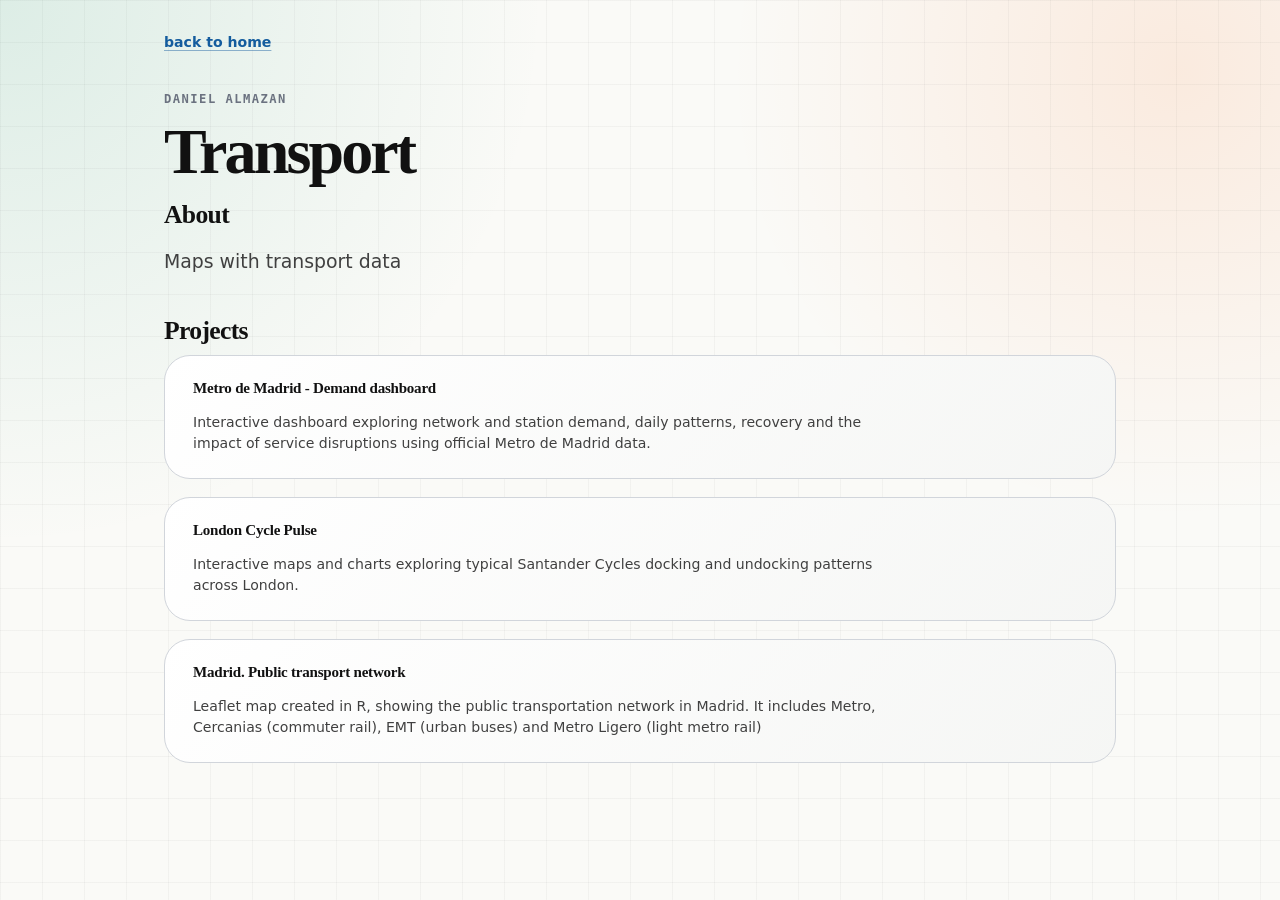
==== index.html @ 5582407a "Publish London Cycle Pulse" ====
<!DOCTYPE html>

<html>

<head>

<meta charset="utf-8" />
<meta name="generator" content="pandoc" />
<meta http-equiv="X-UA-Compatible" content="IE=EDGE" />

<meta name="viewport" content="width=device-width, initial-scale=1" />

<meta name="author" content="Daniel Almazan" />


<title>Transport</title>

<script>// Pandoc 2.9 adds attributes on both header and div. We remove the former (to
// be compatible with the behavior of Pandoc < 2.8).
document.addEventListener('DOMContentLoaded', function(e) {
  var hs = document.querySelectorAll("div.section[class*='level'] > :first-child");
  var i, h, a;
  for (i = 0; i < hs.length; i++) {
    h = hs[i];
    if (!/^h[1-6]$/i.test(h.tagName)) continue;  // it should be a header h1-h6
    a = h.attributes;
    while (a.length > 0) h.removeAttribute(a[0].name);
  }
});
</script>

<style type="text/css">
code{white-space: pre-wrap;}
span.smallcaps{font-variant: small-caps;}
span.underline{text-decoration: underline;}
div.column{display: inline-block; vertical-align: top; width: 50%;}
div.hanging-indent{margin-left: 1.5em; text-indent: -1.5em;}
ul.task-list{list-style: none;}
.display.math{display: block; text-align: center; margin: 0.5rem auto;}
</style>











</head>

<body>




<h1 class="title toc-ignore">Transport</h1>
<h4 class="author">Daniel Almazan</h4>



<style>
@font-face {
font-family: "Frances";
src: local("Frances");
font-display: swap;
}
:root {
--dani-bg: #FAFAF7;
--dani-panel: #FFFFFF;
--dani-panel-alt: #F3F4F2;
--dani-text: #111111;
--dani-text-soft: #404040;
--dani-muted: #6B7280;
--dani-border: #D1D5DB;
--dani-primary: #145C9E;
--dani-highlight: #FB6107;
--dani-heading-font-serif: "Frances", Georgia, serif;
--dani-body-font: "Geist", system-ui, sans-serif;
--dani-mono-font: "Roboto Mono", ui-monospace, monospace;
--dani-radius: 18px;
}
* {
box-sizing: border-box;
}
html {
background:
radial-gradient(circle at top left, rgba(67, 170, 139, 0.16), transparent 34rem),
radial-gradient(circle at 92% 8%, rgba(251, 97, 7, 0.10), transparent 28rem),
var(--dani-bg);
color: var(--dani-text);
font-family: var(--dani-body-font);
font-size: 16px;
line-height: 1.55;
min-height: 100%;
overflow-x: hidden;
text-rendering: optimizeLegibility;
}
body {
background:
linear-gradient(rgba(17, 17, 17, 0.035) 1px, transparent 1px),
linear-gradient(90deg, rgba(17, 17, 17, 0.035) 1px, transparent 1px);
background-size: 42px 42px;
color: var(--dani-text);
margin: 0;
min-height: 100vh;
overflow-x: hidden;
}
#header,
body > h1.title,
body > h4.author {
display: none;
}
.dani-page {
margin: 0 auto;
max-width: 1040px;
padding: clamp(14px, 2.5vw, 30px) clamp(18px, 4vw, 44px) 64px;
width: 100%;
}
.back-link {
color: var(--dani-primary);
display: inline-block;
font-family: var(--dani-body-font);
font-size: 0.88rem;
font-weight: 600;
margin-bottom: 12px;
text-decoration-color: color-mix(in srgb, var(--dani-primary), transparent 55%);
text-underline-offset: 0.18em;
}
.back-link:hover {
color: var(--dani-highlight);
text-decoration-color: currentColor;
}
.hero {
animation: rise-in 680ms ease both;
max-width: 760px;
padding: clamp(10px, 2vw, 24px) 0 18px;
}
.eyebrow {
color: var(--dani-muted);
font-family: var(--dani-mono-font);
font-size: 0.76rem;
font-weight: 600;
letter-spacing: 0.12em;
text-transform: uppercase;
}
.hero h1 {
color: var(--dani-text);
font-family: var(--dani-heading-font-serif);
font-size: clamp(2.2rem, 5.2vw, 4rem);
font-weight: 700;
letter-spacing: -0.045em;
line-height: 0.96;
margin: 12px 0 20px;
max-width: 640px;
}
.page-subtitle,
.projects-title {
color: var(--dani-text);
font-family: var(--dani-heading-font-serif);
font-size: clamp(1.12rem, 2vw, 1.6rem);
letter-spacing: -0.025em;
line-height: 1;
margin: 0 0 12px;
}
.lead {
color: var(--dani-text-soft);
font-size: clamp(1rem, 1.5vw, 1.18rem);
line-height: 1.5;
max-width: 680px;
}
.projects-title {
animation: rise-in 680ms ease both;
animation-delay: 80ms;
margin-top: 6px;
}
.project-list {
animation: rise-in 680ms ease both;
animation-delay: 120ms;
display: grid;
gap: 18px;
}
.project-card {
background:
linear-gradient(135deg, rgba(255, 255, 255, 0.72), rgba(243, 244, 242, 0.82)),
var(--dani-panel);
border: 1px solid var(--dani-border);
border-radius: calc(var(--dani-radius) + 8px);
color: inherit;
min-width: 0;
padding: clamp(16px, 2.5vw, 24px) clamp(16px, 3vw, 28px);
position: relative;
text-decoration: none;
transition: background 180ms ease, box-shadow 180ms ease, transform 180ms ease;
}
.project-card::after {
background: var(--dani-highlight);
border-radius: 999px;
content: "";
height: 9px;
opacity: 0;
position: absolute;
right: 24px;
top: 24px;
transform: scale(0.35);
transition: opacity 180ms ease, transform 180ms ease;
width: 9px;
}
.project-card:hover {
background: var(--dani-panel);
box-shadow: inset 0 0 0 1px rgba(20, 92, 158, 0.18);
transform: translateY(-3px);
}
.project-card:hover::after {
opacity: 1;
transform: scale(1);
}
.project-card h3 {
color: var(--dani-text);
font-family: var(--dani-heading-font-serif);
font-size: clamp(0.94rem, 1.15vw, 1.12rem);
letter-spacing: -0.015em;
line-height: 1.18;
margin: 0 0 14px;
max-width: 34ch;
overflow-wrap: break-word;
}
.project-card p {
color: var(--dani-text-soft);
font-size: 0.88rem;
line-height: 1.5;
margin: 0;
max-width: 44rem;
overflow-wrap: break-word;
}
@keyframes rise-in {
from {
opacity: 0;
transform: translateY(18px);
}
to {
opacity: 1;
transform: translateY(0);
}
}
@media (max-width: 560px) {
.dani-page {
padding-left: 14px;
padding-right: 14px;
}
.hero h1 {
font-size: clamp(1.85rem, 8.5vw, 2.25rem);
letter-spacing: -0.025em;
}
.project-card {
padding: 16px;
}
.project-card h3 {
font-size: 0.9rem;
letter-spacing: 0;
line-height: 1.24;
max-width: 100%;
}
.project-card p {
font-size: 0.84rem;
}
}
</style>
<main class="dani-page">
  <a class="back-link" href="https://danielalmazan.com/">back to home</a>

  <section class="hero" aria-labelledby="page-title">
    <div class="eyebrow">Daniel Almazan</div>
    <h1 id="page-title">Transport</h1>
    <h2 class="page-subtitle">About</h2>
    <p class="lead">Maps with transport data</p>
  </section>

  <h2 class="projects-title">Projects</h2>

  <section class="project-list" aria-label="Projects">
<a class="project-card" href="https://danielalmazan.com/metromadrid/dashboard.html">
  <h3>Metro de Madrid - Demand dashboard</h3>
  <p>Interactive dashboard exploring network and station demand, daily patterns, recovery and the impact of service disruptions using official Metro de Madrid data.</p>
</a>
<a class="project-card" href="https://danielalmazan.com/transport/londoncyclepulse">
  <h3>London Cycle Pulse</h3>
  <p>Interactive maps and charts exploring typical Santander Cycles docking and undocking patterns across London.</p>
</a>
<a class="project-card" href="https://danielalmazan.com/transport/madrid_public_transport.html">
  <h3>Madrid. Public transport network</h3>
  <p>Leaflet map created in R, showing the public transportation network in Madrid. It includes Metro, Cercanias (commuter rail), EMT (urban buses) and Metro Ligero (light metro rail)</p>
</a>
  </section>
</main>



<!-- code folding -->



</body>
</html>
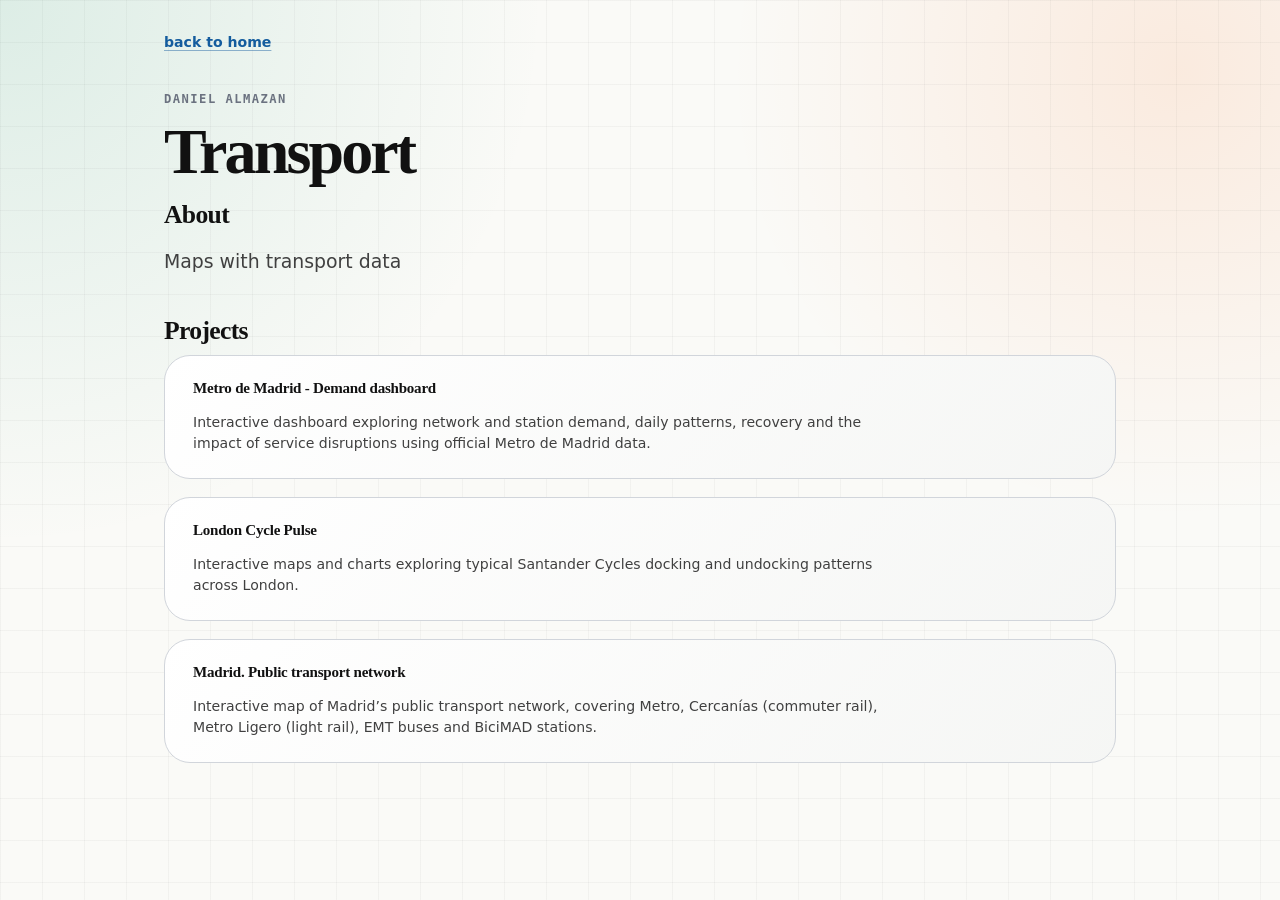
==== commit 14846cf6: "Update Madrid transport map description" ====
--- a/index.html
+++ b/index.html
@@ -291,7 +291,7 @@
 </a>
 <a class="project-card" href="https://danielalmazan.com/transport/madrid_public_transport.html">
   <h3>Madrid. Public transport network</h3>
-  <p>Leaflet map created in R, showing the public transportation network in Madrid. It includes Metro, Cercanias (commuter rail), EMT (urban buses) and Metro Ligero (light metro rail)</p>
+  <p>Interactive map of Madrid’s public transport network, covering Metro, Cercanías (commuter rail), Metro Ligero (light rail), EMT buses and BiciMAD stations.</p>
 </a>
   </section>
 </main>
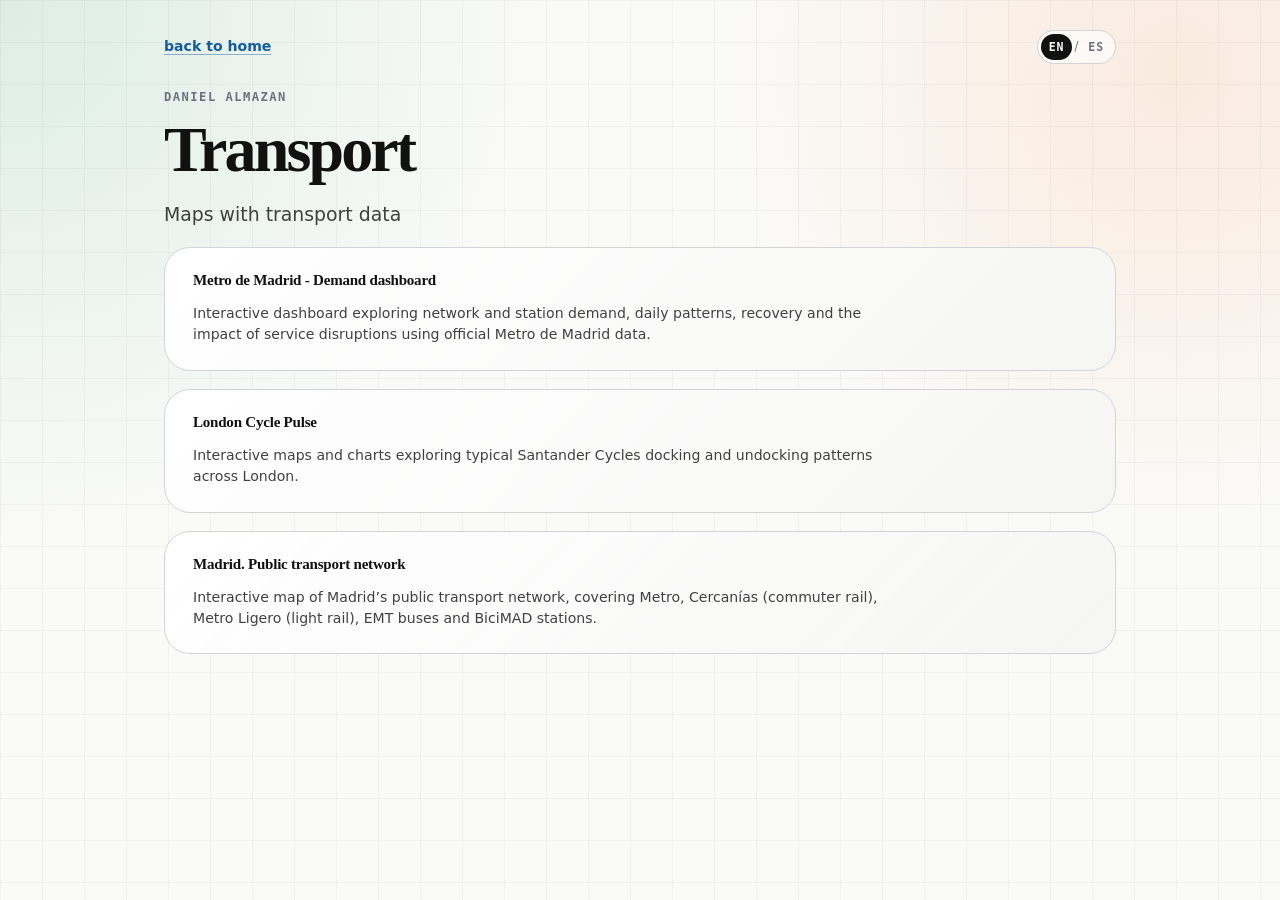
==== commit 4340dc74: "Add English-Spanish page toggle" ====
--- a/index.html
+++ b/index.html
@@ -10,7 +10,6 @@
 
 <meta name="viewport" content="width=device-width, initial-scale=1" />
 
-<meta name="author" content="Daniel Almazan" />
 
 
 <title>Transport</title>
@@ -56,8 +55,6 @@
 
 
 
-<h1 class="title toc-ignore">Transport</h1>
-<h4 class="author">Daniel Almazan</h4>
 
 
 
@@ -133,6 +130,19 @@
 color: var(--dani-highlight);
 text-decoration-color: currentColor;
 }
+.page-topbar { align-items: center; display: flex; gap: 18px; justify-content: space-between; }
+.page-topbar .back-link { margin-bottom: 0; }
+.language-switch {
+align-items: center; background: rgba(255, 255, 255, 0.64); border: 1px solid var(--dani-border);
+border-radius: 999px; display: inline-flex; flex: 0 0 auto; gap: 2px; padding: 3px;
+}
+.language-switch span { color: var(--dani-muted); font-size: 0.72rem; }
+.language-switch button {
+background: transparent; border: 0; border-radius: 999px; color: var(--dani-muted); cursor: pointer;
+font-family: var(--dani-mono-font); font-size: 0.72rem; font-weight: 700; letter-spacing: 0.08em; padding: 6px 8px;
+}
+.language-switch button[aria-pressed="true"] { background: var(--dani-text); color: var(--dani-bg); }
+.language-switch button:focus-visible { outline: 3px solid color-mix(in srgb, var(--dani-highlight), transparent 35%); outline-offset: 2px; }
 .hero {
 animation: rise-in 680ms ease both;
 max-width: 760px;
@@ -156,25 +166,12 @@
 margin: 12px 0 20px;
 max-width: 640px;
 }
-.page-subtitle,
-.projects-title {
-color: var(--dani-text);
-font-family: var(--dani-heading-font-serif);
-font-size: clamp(1.12rem, 2vw, 1.6rem);
-letter-spacing: -0.025em;
-line-height: 1;
-margin: 0 0 12px;
-}
 .lead {
 color: var(--dani-text-soft);
 font-size: clamp(1rem, 1.5vw, 1.18rem);
 line-height: 1.5;
+margin: 0;
 max-width: 680px;
-}
-.projects-title {
-animation: rise-in 680ms ease both;
-animation-delay: 80ms;
-margin-top: 6px;
 }
 .project-list {
 animation: rise-in 680ms ease both;
@@ -268,33 +265,78 @@
 }
 }
 </style>
-<main class="dani-page">
-  <a class="back-link" href="https://danielalmazan.com/">back to home</a>
+<main class="dani-page" data-page-title-en="Transport — Daniel Almazan" data-page-title-es="Transporte — Daniel Almazan" data-page-description-en="Maps with transport data" data-page-description-es="Mapas con datos de transporte">
+  <div class="page-topbar">
+    <a class="back-link" href="https://danielalmazan.com/" data-i18n-href-en="https://danielalmazan.com/" data-i18n-href-es="https://danielalmazan.com/?lang=es" data-i18n-en="back to home" data-i18n-es="volver al inicio">back to home</a>
+    <div class="language-switch" role="group" aria-label="Language" data-i18n-aria-label-en="Language" data-i18n-aria-label-es="Idioma">
+  <button type="button" data-lang="en" aria-pressed="true">EN</button>
+  <span aria-hidden="true">/</span>
+  <button type="button" data-lang="es" aria-pressed="false">ES</button>
+</div>
+  </div>
 
   <section class="hero" aria-labelledby="page-title">
     <div class="eyebrow">Daniel Almazan</div>
-    <h1 id="page-title">Transport</h1>
-    <h2 class="page-subtitle">About</h2>
-    <p class="lead">Maps with transport data</p>
+    <h1 id="page-title" data-i18n-en="Transport" data-i18n-es="Transporte">Transport</h1>
+    <p class="lead" data-i18n-en="Maps with transport data" data-i18n-es="Mapas con datos de transporte">Maps with transport data</p>
   </section>
 
-  <h2 class="projects-title">Projects</h2>
-
-  <section class="project-list" aria-label="Projects">
-<a class="project-card" href="https://danielalmazan.com/metromadrid/dashboard.html">
-  <h3>Metro de Madrid - Demand dashboard</h3>
-  <p>Interactive dashboard exploring network and station demand, daily patterns, recovery and the impact of service disruptions using official Metro de Madrid data.</p>
+  <section class="project-list" aria-label="Projects" data-i18n-aria-label-en="Projects" data-i18n-aria-label-es="Proyectos">
+<a class="project-card" href="https://danielalmazan.com/metromadrid/dashboard.html" data-i18n-href-en="https://danielalmazan.com/metromadrid/dashboard.html" data-i18n-href-es="https://danielalmazan.com/metromadrid/dashboard.html">
+  <h3 data-i18n-en="Metro de Madrid - Demand dashboard" data-i18n-es="Metro de Madrid — Panel de demanda">Metro de Madrid - Demand dashboard</h3>
+  <p data-i18n-en="Interactive dashboard exploring network and station demand, daily patterns, recovery and the impact of service disruptions using official Metro de Madrid data." data-i18n-es="Panel interactivo para explorar la demanda de la red y las estaciones, los patrones diarios, la recuperación y el impacto de las interrupciones del servicio con datos oficiales de Metro de Madrid.">Interactive dashboard exploring network and station demand, daily patterns, recovery and the impact of service disruptions using official Metro de Madrid data.</p>
 </a>
-<a class="project-card" href="https://danielalmazan.com/transport/londoncyclepulse">
-  <h3>London Cycle Pulse</h3>
-  <p>Interactive maps and charts exploring typical Santander Cycles docking and undocking patterns across London.</p>
+<a class="project-card" href="https://danielalmazan.com/transport/londoncyclepulse" data-i18n-href-en="https://danielalmazan.com/transport/londoncyclepulse" data-i18n-href-es="https://danielalmazan.com/transport/londoncyclepulse">
+  <h3 data-i18n-en="London Cycle Pulse" data-i18n-es="London Cycle Pulse">London Cycle Pulse</h3>
+  <p data-i18n-en="Interactive maps and charts exploring typical Santander Cycles docking and undocking patterns across London." data-i18n-es="Mapas y gráficos interactivos sobre los patrones habituales de anclaje y retirada de Santander Cycles en Londres.">Interactive maps and charts exploring typical Santander Cycles docking and undocking patterns across London.</p>
 </a>
-<a class="project-card" href="https://danielalmazan.com/transport/madrid_public_transport.html">
-  <h3>Madrid. Public transport network</h3>
-  <p>Interactive map of Madrid’s public transport network, covering Metro, Cercanías (commuter rail), Metro Ligero (light rail), EMT buses and BiciMAD stations.</p>
+<a class="project-card" href="https://danielalmazan.com/transport/madrid_public_transport.html" data-i18n-href-en="https://danielalmazan.com/transport/madrid_public_transport.html" data-i18n-href-es="https://danielalmazan.com/transport/madrid_public_transport.html">
+  <h3 data-i18n-en="Madrid. Public transport network" data-i18n-es="Red de transporte público de Madrid">Madrid. Public transport network</h3>
+  <p data-i18n-en="Interactive map of Madrid’s public transport network, covering Metro, Cercanías (commuter rail), Metro Ligero (light rail), EMT buses and BiciMAD stations." data-i18n-es="Mapa interactivo de la red de transporte público de Madrid, que incluye Metro, Cercanías, Metro Ligero, autobuses de la EMT y estaciones de BiciMAD.">Interactive map of Madrid’s public transport network, covering Metro, Cercanías (commuter rail), Metro Ligero (light rail), EMT buses and BiciMAD stations.</p>
 </a>
   </section>
 </main>
+<script>
+(function () {
+  "use strict";
+  function languageFromUrl() {
+    return new URLSearchParams(window.location.search).get("lang") === "es" ? "es" : "en";
+  }
+  function setLanguage(language, updateUrl) {
+    document.documentElement.lang = language;
+    document.querySelectorAll("[data-i18n-en][data-i18n-es]").forEach(function (element) {
+      element.textContent = element.getAttribute("data-i18n-" + language);
+    });
+    document.querySelectorAll("[data-i18n-href-en][data-i18n-href-es]").forEach(function (element) {
+      element.setAttribute("href", element.getAttribute("data-i18n-href-" + language));
+    });
+    document.querySelectorAll("[data-i18n-aria-label-en][data-i18n-aria-label-es]").forEach(function (element) {
+      element.setAttribute("aria-label", element.getAttribute("data-i18n-aria-label-" + language));
+    });
+    document.querySelectorAll("[data-lang]").forEach(function (button) {
+      button.setAttribute("aria-pressed", String(button.getAttribute("data-lang") === language));
+    });
+    var page = document.querySelector("[data-page-title-en][data-page-title-es]");
+    if (page) {
+      document.title = page.getAttribute("data-page-title-" + language);
+      var meta = document.querySelector("meta[name=description]");
+      var description = page.getAttribute("data-page-description-" + language);
+      if (meta && description) meta.setAttribute("content", description);
+    }
+    if (updateUrl) {
+      var url = new URL(window.location.href);
+      if (language === "es") url.searchParams.set("lang", "es");
+      else url.searchParams.delete("lang");
+      history.replaceState({}, "", url);
+    }
+  }
+  document.querySelectorAll("[data-lang]").forEach(function (button) {
+    button.addEventListener("click", function () { setLanguage(button.getAttribute("data-lang"), true); });
+  });
+  window.addEventListener("popstate", function () { setLanguage(languageFromUrl(), false); });
+  setLanguage(languageFromUrl(), false);
+}());
+</script>
 
 
 
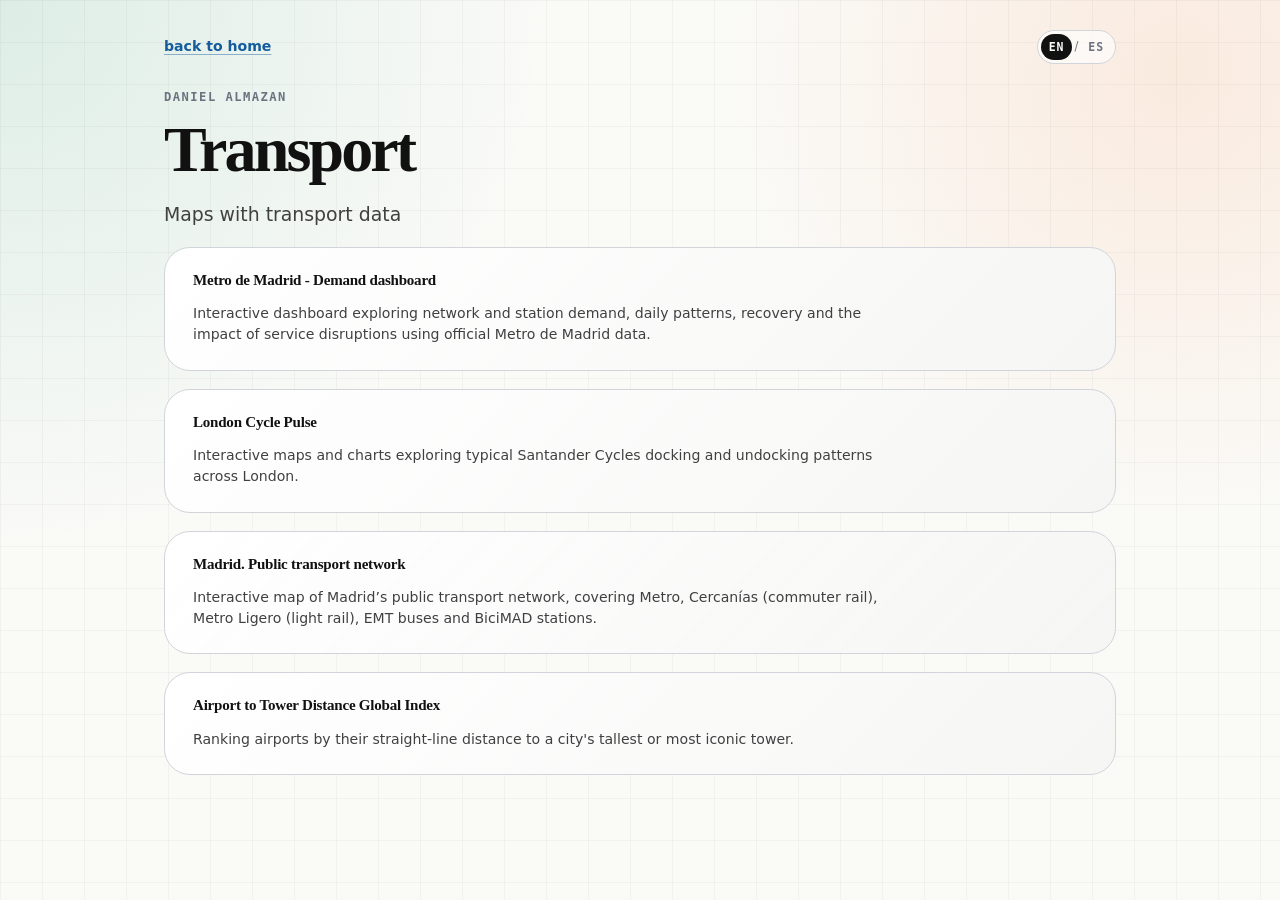
==== commit 12a58a25: "Add airport to tower index" ====
--- a/index.html
+++ b/index.html
@@ -293,6 +293,10 @@
 <a class="project-card" href="https://danielalmazan.com/transport/madrid_public_transport.html" data-i18n-href-en="https://danielalmazan.com/transport/madrid_public_transport.html" data-i18n-href-es="https://danielalmazan.com/transport/madrid_public_transport.html">
   <h3 data-i18n-en="Madrid. Public transport network" data-i18n-es="Red de transporte público de Madrid">Madrid. Public transport network</h3>
   <p data-i18n-en="Interactive map of Madrid’s public transport network, covering Metro, Cercanías (commuter rail), Metro Ligero (light rail), EMT buses and BiciMAD stations." data-i18n-es="Mapa interactivo de la red de transporte público de Madrid, que incluye Metro, Cercanías, Metro Ligero, autobuses de la EMT y estaciones de BiciMAD.">Interactive map of Madrid’s public transport network, covering Metro, Cercanías (commuter rail), Metro Ligero (light rail), EMT buses and BiciMAD stations.</p>
+</a>
+<a class="project-card" href="https://danielalmazan.com/airport-to-tower/" data-i18n-href-en="https://danielalmazan.com/airport-to-tower/" data-i18n-href-es="https://danielalmazan.com/airport-to-tower/">
+  <h3 data-i18n-en="Airport to Tower Distance Global Index" data-i18n-es="Distancia de Aeropuerto a Torre - Índice Global">Airport to Tower Distance Global Index</h3>
+  <p data-i18n-en="Ranking airports by their straight-line distance to a city&#39;s tallest or most iconic tower." data-i18n-es="Clasificación de aeropuertos según su distancia en línea recta a la torre más alta o más icónica de una ciudad.">Ranking airports by their straight-line distance to a city&#39;s tallest or most iconic tower.</p>
 </a>
   </section>
 </main>
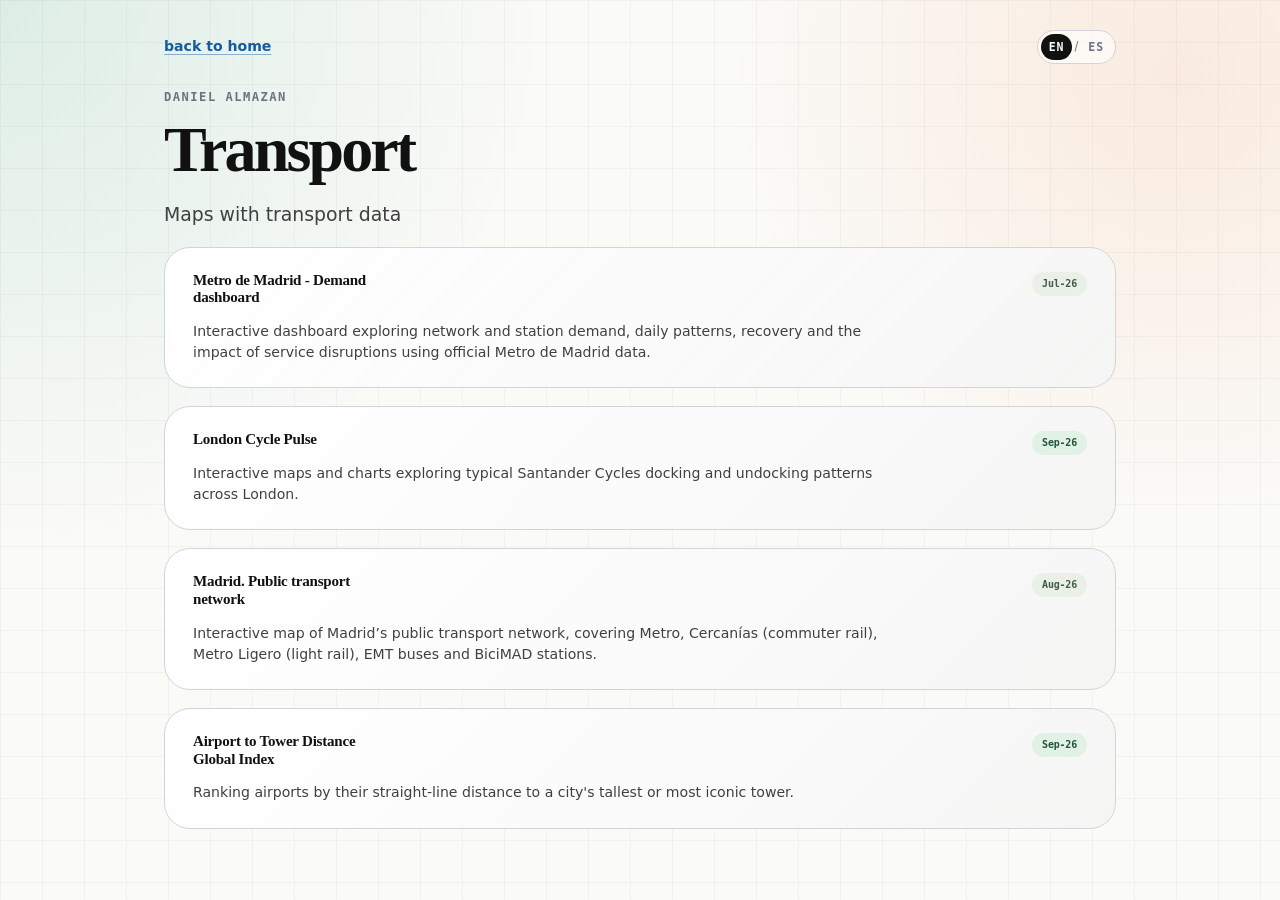
==== commit 072830db: "Add localized page upload/update badges to catalogue cards" ====
--- a/index.html
+++ b/index.html
@@ -285,21 +285,105 @@
 <a class="project-card" href="https://danielalmazan.com/metromadrid/dashboard.html" data-i18n-href-en="https://danielalmazan.com/metromadrid/dashboard.html" data-i18n-href-es="https://danielalmazan.com/metromadrid/dashboard.html">
   <h3 data-i18n-en="Metro de Madrid - Demand dashboard" data-i18n-es="Metro de Madrid — Panel de demanda">Metro de Madrid - Demand dashboard</h3>
   <p data-i18n-en="Interactive dashboard exploring network and station demand, daily patterns, recovery and the impact of service disruptions using official Metro de Madrid data." data-i18n-es="Panel interactivo para explorar la demanda de la red y las estaciones, los patrones diarios, la recuperación y el impacto de las interrupciones del servicio con datos oficiales de Metro de Madrid.">Interactive dashboard exploring network and station demand, daily patterns, recovery and the impact of service disruptions using official Metro de Madrid data.</p>
+  <time class="freshness-badge" datetime="2026-07-26" data-age="year" aria-label="Page last uploaded / updated: 26 July 2026" data-i18n-aria-label-en="Page last uploaded / updated: 26 July 2026" data-i18n-aria-label-es="Última publicación / actualización de la página: 26 de julio de 2026">
+    <span class="badge-date" data-i18n-en="Jul-26" data-i18n-es="Jul-26">Jul-26</span>
+    <span class="badge-tooltip" aria-hidden="true" data-i18n-en="Page last uploaded / updated: 26 July 2026" data-i18n-es="Última publicación / actualización de la página: 26 de julio de 2026">Page last uploaded / updated: 26 July 2026</span>
+  </time>
 </a>
 <a class="project-card" href="https://danielalmazan.com/transport/londoncyclepulse" data-i18n-href-en="https://danielalmazan.com/transport/londoncyclepulse" data-i18n-href-es="https://danielalmazan.com/transport/londoncyclepulse">
   <h3 data-i18n-en="London Cycle Pulse" data-i18n-es="London Cycle Pulse">London Cycle Pulse</h3>
   <p data-i18n-en="Interactive maps and charts exploring typical Santander Cycles docking and undocking patterns across London." data-i18n-es="Mapas y gráficos interactivos sobre los patrones habituales de anclaje y retirada de Santander Cycles en Londres.">Interactive maps and charts exploring typical Santander Cycles docking and undocking patterns across London.</p>
+  <time class="freshness-badge" datetime="2026-09-03" data-age="recent" aria-label="Page last uploaded / updated: 3 September 2026" data-i18n-aria-label-en="Page last uploaded / updated: 3 September 2026" data-i18n-aria-label-es="Última publicación / actualización de la página: 3 de septiembre de 2026">
+    <span class="badge-date" data-i18n-en="Sep-26" data-i18n-es="Sep-26">Sep-26</span>
+    <span class="badge-tooltip" aria-hidden="true" data-i18n-en="Page last uploaded / updated: 3 September 2026" data-i18n-es="Última publicación / actualización de la página: 3 de septiembre de 2026">Page last uploaded / updated: 3 September 2026</span>
+  </time>
 </a>
 <a class="project-card" href="https://danielalmazan.com/transport/madrid_public_transport.html" data-i18n-href-en="https://danielalmazan.com/transport/madrid_public_transport.html" data-i18n-href-es="https://danielalmazan.com/transport/madrid_public_transport.html">
   <h3 data-i18n-en="Madrid. Public transport network" data-i18n-es="Red de transporte público de Madrid">Madrid. Public transport network</h3>
   <p data-i18n-en="Interactive map of Madrid’s public transport network, covering Metro, Cercanías (commuter rail), Metro Ligero (light rail), EMT buses and BiciMAD stations." data-i18n-es="Mapa interactivo de la red de transporte público de Madrid, que incluye Metro, Cercanías, Metro Ligero, autobuses de la EMT y estaciones de BiciMAD.">Interactive map of Madrid’s public transport network, covering Metro, Cercanías (commuter rail), Metro Ligero (light rail), EMT buses and BiciMAD stations.</p>
+  <time class="freshness-badge" datetime="2026-08-28" data-age="recent" aria-label="Page last uploaded / updated: 28 August 2026" data-i18n-aria-label-en="Page last uploaded / updated: 28 August 2026" data-i18n-aria-label-es="Última publicación / actualización de la página: 28 de agosto de 2026">
+    <span class="badge-date" data-i18n-en="Aug-26" data-i18n-es="Ago-26">Aug-26</span>
+    <span class="badge-tooltip" aria-hidden="true" data-i18n-en="Page last uploaded / updated: 28 August 2026" data-i18n-es="Última publicación / actualización de la página: 28 de agosto de 2026">Page last uploaded / updated: 28 August 2026</span>
+  </time>
 </a>
 <a class="project-card" href="https://danielalmazan.com/airport-to-tower/" data-i18n-href-en="https://danielalmazan.com/airport-to-tower/" data-i18n-href-es="https://danielalmazan.com/airport-to-tower/">
   <h3 data-i18n-en="Airport to Tower Distance Global Index" data-i18n-es="Distancia de Aeropuerto a Torre - Índice Global">Airport to Tower Distance Global Index</h3>
   <p data-i18n-en="Ranking airports by their straight-line distance to a city&#39;s tallest or most iconic tower." data-i18n-es="Clasificación de aeropuertos según su distancia en línea recta a la torre más alta o más icónica de una ciudad.">Ranking airports by their straight-line distance to a city&#39;s tallest or most iconic tower.</p>
+  <time class="freshness-badge" datetime="2026-09-17" data-age="recent" aria-label="Page last uploaded / updated: 17 September 2026" data-i18n-aria-label-en="Page last uploaded / updated: 17 September 2026" data-i18n-aria-label-es="Última publicación / actualización de la página: 17 de septiembre de 2026">
+    <span class="badge-date" data-i18n-en="Sep-26" data-i18n-es="Sep-26">Sep-26</span>
+    <span class="badge-tooltip" aria-hidden="true" data-i18n-en="Page last uploaded / updated: 17 September 2026" data-i18n-es="Última publicación / actualización de la página: 17 de septiembre de 2026">Page last uploaded / updated: 17 September 2026</span>
+  </time>
 </a>
   </section>
 </main>
+<style>
+
+.freshness-badge {
+--badge-ink: #225638;
+--badge-fill: #e1f1e5;
+align-items: center;
+background: var(--badge-fill);
+border: 1px solid transparent;
+border-radius: 999px;
+color: var(--badge-ink);
+display: inline-flex;
+font-family: var(--dani-mono-font, ui-monospace, monospace);
+font-size: 10px;
+font-variant-numeric: tabular-nums;
+font-weight: 600;
+justify-content: center;
+letter-spacing: -.02em;
+line-height: 1;
+padding: 6px 9px;
+position: absolute;
+right: clamp(16px, 3vw, 28px);
+top: clamp(16px, 2.5vw, 24px);
+white-space: nowrap;
+z-index: 1;
+}
+.freshness-badge[data-age="year"] { --badge-ink: #405e46; --badge-fill: #eaf0e7; }
+.freshness-badge[data-age="previous"] { --badge-ink: #526056; --badge-fill: #edf0eb; }
+.freshness-badge[data-age="archive"] { --badge-ink: #5d646c; --badge-fill: #eeeff0; }
+.project-card h3 { padding-right: 78px; }
+.project-card::after { display: none; }
+.project-card:focus-visible {
+outline: 3px solid var(--dani-primary);
+outline-offset: -3px;
+}
+.badge-tooltip {
+background: #253b2d;
+border-radius: 5px;
+box-shadow: 0 3px 10px #1112;
+color: white;
+font-family: var(--dani-body-font, system-ui, sans-serif);
+font-size: 11px;
+font-weight: 400;
+letter-spacing: 0;
+line-height: 1.4;
+max-width: min(270px, calc(100vw - 64px));
+opacity: 0;
+padding: 8px 10px;
+pointer-events: none;
+position: absolute;
+right: 0;
+top: calc(100% + 7px);
+transform: translateY(-3px);
+transition: opacity 140ms ease, transform 140ms ease;
+white-space: normal;
+width: max-content;
+}
+.freshness-badge:hover .badge-tooltip, .project-card:focus-visible .badge-tooltip {
+opacity: 1;
+transform: none;
+}
+@media (max-width: 560px) {
+.project-card h3 { padding-right: 76px; }
+.freshness-badge { right: 16px; top: 17px; }
+}
+@media (prefers-reduced-motion: reduce) {
+.badge-tooltip { transition: none; }
+}
+</style>
 <script>
 (function () {
   "use strict";
@@ -341,6 +425,27 @@
   setLanguage(languageFromUrl(), false);
 }());
 </script>
+<script>
+/* Labels refer to page uploads/updates. Dataset periods are never inputs. */
+(function () {
+  "use strict";
+  function updateAge() {
+    var now = new Date();
+    var currentMonth = now.getFullYear() * 12 + now.getMonth();
+    document.querySelectorAll("time.freshness-badge[datetime]").forEach(function (badge) {
+      var parts = badge.getAttribute("datetime").split("-").map(Number);
+      var age = currentMonth - (parts[0] * 12 + parts[1] - 1);
+      badge.setAttribute("data-age", age <= 3 ? "recent" : age <= 12 ? "year" : age <= 24 ? "previous" : "archive");
+    });
+  }
+  updateAge();
+  document.addEventListener("visibilitychange", function () {
+    if (!document.hidden) updateAge();
+  });
+  // A catalogue left open across a month boundary should also age correctly.
+  window.setInterval(updateAge, 60 * 60 * 1000);
+}());
+</script>
 
 
 
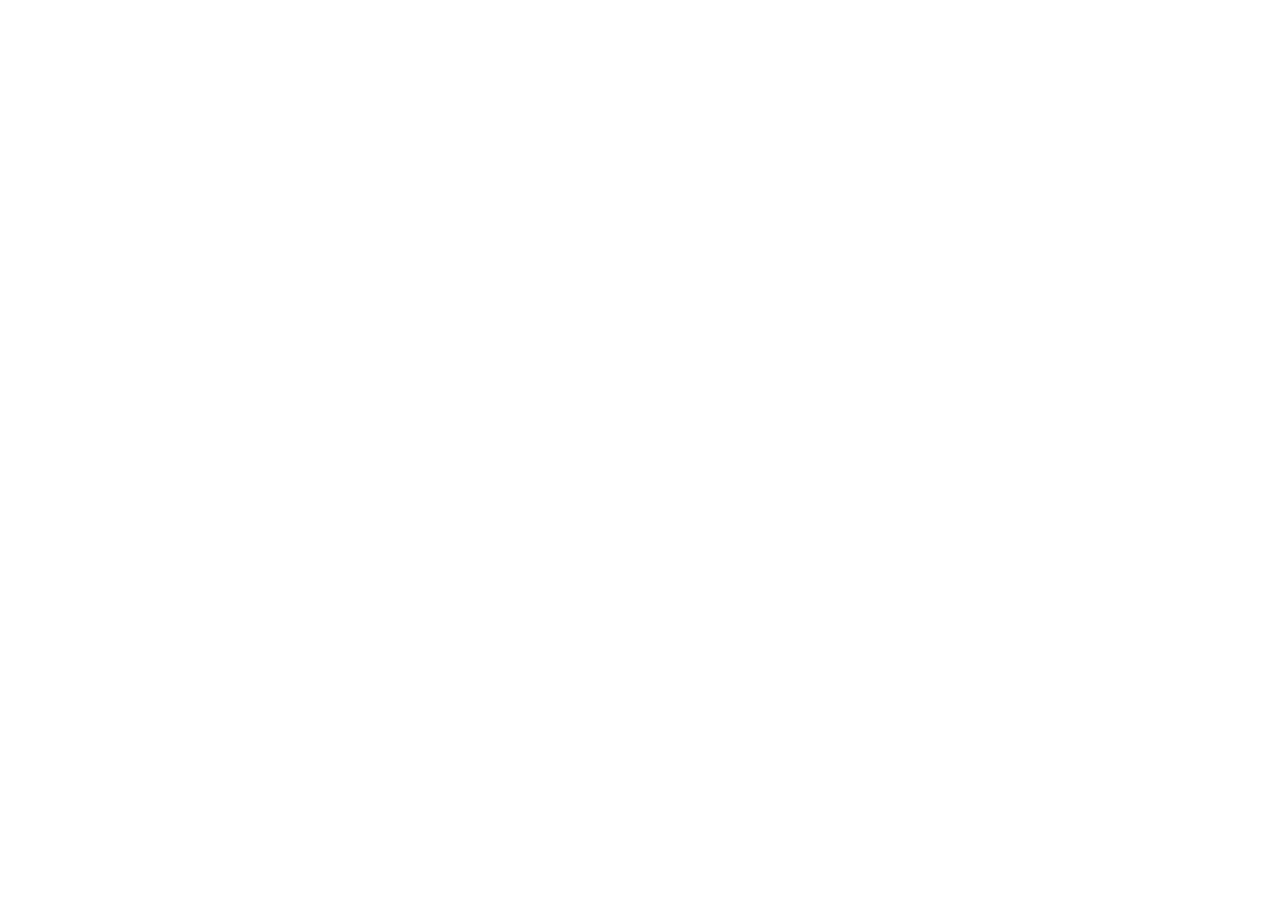
==== commit dbe6a977: "Retire section page: redirect to danielalmazan.com The section catalogue is replaced by the homepage" ====
--- a/index.html
+++ b/index.html
@@ -1,457 +1,7 @@
-<!DOCTYPE html>
-
-<html>
-
-<head>
-
-<meta charset="utf-8" />
-<meta name="generator" content="pandoc" />
-<meta http-equiv="X-UA-Compatible" content="IE=EDGE" />
-
-<meta name="viewport" content="width=device-width, initial-scale=1" />
-
-
-
-<title>Transport</title>
-
-<script>// Pandoc 2.9 adds attributes on both header and div. We remove the former (to
-// be compatible with the behavior of Pandoc < 2.8).
-document.addEventListener('DOMContentLoaded', function(e) {
-  var hs = document.querySelectorAll("div.section[class*='level'] > :first-child");
-  var i, h, a;
-  for (i = 0; i < hs.length; i++) {
-    h = hs[i];
-    if (!/^h[1-6]$/i.test(h.tagName)) continue;  // it should be a header h1-h6
-    a = h.attributes;
-    while (a.length > 0) h.removeAttribute(a[0].name);
-  }
-});
-</script>
-
-<style type="text/css">
-code{white-space: pre-wrap;}
-span.smallcaps{font-variant: small-caps;}
-span.underline{text-decoration: underline;}
-div.column{display: inline-block; vertical-align: top; width: 50%;}
-div.hanging-indent{margin-left: 1.5em; text-indent: -1.5em;}
-ul.task-list{list-style: none;}
-.display.math{display: block; text-align: center; margin: 0.5rem auto;}
-</style>
-
-
-
-
-
-
-
-
-
-
-
-</head>
-
-<body>
-
-
-
-
-
-
-
-<style>
-@font-face {
-font-family: "Frances";
-src: local("Frances");
-font-display: swap;
-}
-:root {
---dani-bg: #FAFAF7;
---dani-panel: #FFFFFF;
---dani-panel-alt: #F3F4F2;
---dani-text: #111111;
---dani-text-soft: #404040;
---dani-muted: #6B7280;
---dani-border: #D1D5DB;
---dani-primary: #145C9E;
---dani-highlight: #FB6107;
---dani-heading-font-serif: "Frances", Georgia, serif;
---dani-body-font: "Geist", system-ui, sans-serif;
---dani-mono-font: "Roboto Mono", ui-monospace, monospace;
---dani-radius: 18px;
-}
-* {
-box-sizing: border-box;
-}
-html {
-background:
-radial-gradient(circle at top left, rgba(67, 170, 139, 0.16), transparent 34rem),
-radial-gradient(circle at 92% 8%, rgba(251, 97, 7, 0.10), transparent 28rem),
-var(--dani-bg);
-color: var(--dani-text);
-font-family: var(--dani-body-font);
-font-size: 16px;
-line-height: 1.55;
-min-height: 100%;
-overflow-x: hidden;
-text-rendering: optimizeLegibility;
-}
-body {
-background:
-linear-gradient(rgba(17, 17, 17, 0.035) 1px, transparent 1px),
-linear-gradient(90deg, rgba(17, 17, 17, 0.035) 1px, transparent 1px);
-background-size: 42px 42px;
-color: var(--dani-text);
-margin: 0;
-min-height: 100vh;
-overflow-x: hidden;
-}
-#header,
-body > h1.title,
-body > h4.author {
-display: none;
-}
-.dani-page {
-margin: 0 auto;
-max-width: 1040px;
-padding: clamp(14px, 2.5vw, 30px) clamp(18px, 4vw, 44px) 64px;
-width: 100%;
-}
-.back-link {
-color: var(--dani-primary);
-display: inline-block;
-font-family: var(--dani-body-font);
-font-size: 0.88rem;
-font-weight: 600;
-margin-bottom: 12px;
-text-decoration-color: color-mix(in srgb, var(--dani-primary), transparent 55%);
-text-underline-offset: 0.18em;
-}
-.back-link:hover {
-color: var(--dani-highlight);
-text-decoration-color: currentColor;
-}
-.page-topbar { align-items: center; display: flex; gap: 18px; justify-content: space-between; }
-.page-topbar .back-link { margin-bottom: 0; }
-.language-switch {
-align-items: center; background: rgba(255, 255, 255, 0.64); border: 1px solid var(--dani-border);
-border-radius: 999px; display: inline-flex; flex: 0 0 auto; gap: 2px; padding: 3px;
-}
-.language-switch span { color: var(--dani-muted); font-size: 0.72rem; }
-.language-switch button {
-background: transparent; border: 0; border-radius: 999px; color: var(--dani-muted); cursor: pointer;
-font-family: var(--dani-mono-font); font-size: 0.72rem; font-weight: 700; letter-spacing: 0.08em; padding: 6px 8px;
-}
-.language-switch button[aria-pressed="true"] { background: var(--dani-text); color: var(--dani-bg); }
-.language-switch button:focus-visible { outline: 3px solid color-mix(in srgb, var(--dani-highlight), transparent 35%); outline-offset: 2px; }
-.hero {
-animation: rise-in 680ms ease both;
-max-width: 760px;
-padding: clamp(10px, 2vw, 24px) 0 18px;
-}
-.eyebrow {
-color: var(--dani-muted);
-font-family: var(--dani-mono-font);
-font-size: 0.76rem;
-font-weight: 600;
-letter-spacing: 0.12em;
-text-transform: uppercase;
-}
-.hero h1 {
-color: var(--dani-text);
-font-family: var(--dani-heading-font-serif);
-font-size: clamp(2.2rem, 5.2vw, 4rem);
-font-weight: 700;
-letter-spacing: -0.045em;
-line-height: 0.96;
-margin: 12px 0 20px;
-max-width: 640px;
-}
-.lead {
-color: var(--dani-text-soft);
-font-size: clamp(1rem, 1.5vw, 1.18rem);
-line-height: 1.5;
-margin: 0;
-max-width: 680px;
-}
-.project-list {
-animation: rise-in 680ms ease both;
-animation-delay: 120ms;
-display: grid;
-gap: 18px;
-}
-.project-card {
-background:
-linear-gradient(135deg, rgba(255, 255, 255, 0.72), rgba(243, 244, 242, 0.82)),
-var(--dani-panel);
-border: 1px solid var(--dani-border);
-border-radius: calc(var(--dani-radius) + 8px);
-color: inherit;
-min-width: 0;
-padding: clamp(16px, 2.5vw, 24px) clamp(16px, 3vw, 28px);
-position: relative;
-text-decoration: none;
-transition: background 180ms ease, box-shadow 180ms ease, transform 180ms ease;
-}
-.project-card::after {
-background: var(--dani-highlight);
-border-radius: 999px;
-content: "";
-height: 9px;
-opacity: 0;
-position: absolute;
-right: 24px;
-top: 24px;
-transform: scale(0.35);
-transition: opacity 180ms ease, transform 180ms ease;
-width: 9px;
-}
-.project-card:hover {
-background: var(--dani-panel);
-box-shadow: inset 0 0 0 1px rgba(20, 92, 158, 0.18);
-transform: translateY(-3px);
-}
-.project-card:hover::after {
-opacity: 1;
-transform: scale(1);
-}
-.project-card h3 {
-color: var(--dani-text);
-font-family: var(--dani-heading-font-serif);
-font-size: clamp(0.94rem, 1.15vw, 1.12rem);
-letter-spacing: -0.015em;
-line-height: 1.18;
-margin: 0 0 14px;
-max-width: 34ch;
-overflow-wrap: break-word;
-}
-.project-card p {
-color: var(--dani-text-soft);
-font-size: 0.88rem;
-line-height: 1.5;
-margin: 0;
-max-width: 44rem;
-overflow-wrap: break-word;
-}
-@keyframes rise-in {
-from {
-opacity: 0;
-transform: translateY(18px);
-}
-to {
-opacity: 1;
-transform: translateY(0);
-}
-}
-@media (max-width: 560px) {
-.dani-page {
-padding-left: 14px;
-padding-right: 14px;
-}
-.hero h1 {
-font-size: clamp(1.85rem, 8.5vw, 2.25rem);
-letter-spacing: -0.025em;
-}
-.project-card {
-padding: 16px;
-}
-.project-card h3 {
-font-size: 0.9rem;
-letter-spacing: 0;
-line-height: 1.24;
-max-width: 100%;
-}
-.project-card p {
-font-size: 0.84rem;
-}
-}
-</style>
-<main class="dani-page" data-page-title-en="Transport — Daniel Almazan" data-page-title-es="Transporte — Daniel Almazan" data-page-description-en="Maps with transport data" data-page-description-es="Mapas con datos de transporte">
-  <div class="page-topbar">
-    <a class="back-link" href="https://danielalmazan.com/" data-i18n-href-en="https://danielalmazan.com/" data-i18n-href-es="https://danielalmazan.com/?lang=es" data-i18n-en="back to home" data-i18n-es="volver al inicio">back to home</a>
-    <div class="language-switch" role="group" aria-label="Language" data-i18n-aria-label-en="Language" data-i18n-aria-label-es="Idioma">
-  <button type="button" data-lang="en" aria-pressed="true">EN</button>
-  <span aria-hidden="true">/</span>
-  <button type="button" data-lang="es" aria-pressed="false">ES</button>
-</div>
-  </div>
-
-  <section class="hero" aria-labelledby="page-title">
-    <div class="eyebrow">Daniel Almazan</div>
-    <h1 id="page-title" data-i18n-en="Transport" data-i18n-es="Transporte">Transport</h1>
-    <p class="lead" data-i18n-en="Maps with transport data" data-i18n-es="Mapas con datos de transporte">Maps with transport data</p>
-  </section>
-
-  <section class="project-list" aria-label="Projects" data-i18n-aria-label-en="Projects" data-i18n-aria-label-es="Proyectos">
-<a class="project-card" href="https://danielalmazan.com/metromadrid/dashboard.html" data-i18n-href-en="https://danielalmazan.com/metromadrid/dashboard.html" data-i18n-href-es="https://danielalmazan.com/metromadrid/dashboard.html">
-  <h3 data-i18n-en="Metro de Madrid - Demand dashboard" data-i18n-es="Metro de Madrid — Panel de demanda">Metro de Madrid - Demand dashboard</h3>
-  <p data-i18n-en="Interactive dashboard exploring network and station demand, daily patterns, recovery and the impact of service disruptions using official Metro de Madrid data." data-i18n-es="Panel interactivo para explorar la demanda de la red y las estaciones, los patrones diarios, la recuperación y el impacto de las interrupciones del servicio con datos oficiales de Metro de Madrid.">Interactive dashboard exploring network and station demand, daily patterns, recovery and the impact of service disruptions using official Metro de Madrid data.</p>
-  <time class="freshness-badge" datetime="2026-07-26" data-age="year" aria-label="Page last uploaded / updated: 26 July 2026" data-i18n-aria-label-en="Page last uploaded / updated: 26 July 2026" data-i18n-aria-label-es="Última publicación / actualización de la página: 26 de julio de 2026">
-    <span class="badge-date" data-i18n-en="Jul-26" data-i18n-es="Jul-26">Jul-26</span>
-    <span class="badge-tooltip" aria-hidden="true" data-i18n-en="Page last uploaded / updated: 26 July 2026" data-i18n-es="Última publicación / actualización de la página: 26 de julio de 2026">Page last uploaded / updated: 26 July 2026</span>
-  </time>
-</a>
-<a class="project-card" href="https://danielalmazan.com/transport/londoncyclepulse" data-i18n-href-en="https://danielalmazan.com/transport/londoncyclepulse" data-i18n-href-es="https://danielalmazan.com/transport/londoncyclepulse">
-  <h3 data-i18n-en="London Cycle Pulse" data-i18n-es="London Cycle Pulse">London Cycle Pulse</h3>
-  <p data-i18n-en="Interactive maps and charts exploring typical Santander Cycles docking and undocking patterns across London." data-i18n-es="Mapas y gráficos interactivos sobre los patrones habituales de anclaje y retirada de Santander Cycles en Londres.">Interactive maps and charts exploring typical Santander Cycles docking and undocking patterns across London.</p>
-  <time class="freshness-badge" datetime="2026-09-03" data-age="recent" aria-label="Page last uploaded / updated: 3 September 2026" data-i18n-aria-label-en="Page last uploaded / updated: 3 September 2026" data-i18n-aria-label-es="Última publicación / actualización de la página: 3 de septiembre de 2026">
-    <span class="badge-date" data-i18n-en="Sep-26" data-i18n-es="Sep-26">Sep-26</span>
-    <span class="badge-tooltip" aria-hidden="true" data-i18n-en="Page last uploaded / updated: 3 September 2026" data-i18n-es="Última publicación / actualización de la página: 3 de septiembre de 2026">Page last uploaded / updated: 3 September 2026</span>
-  </time>
-</a>
-<a class="project-card" href="https://danielalmazan.com/transport/madrid_public_transport.html" data-i18n-href-en="https://danielalmazan.com/transport/madrid_public_transport.html" data-i18n-href-es="https://danielalmazan.com/transport/madrid_public_transport.html">
-  <h3 data-i18n-en="Madrid. Public transport network" data-i18n-es="Red de transporte público de Madrid">Madrid. Public transport network</h3>
-  <p data-i18n-en="Interactive map of Madrid’s public transport network, covering Metro, Cercanías (commuter rail), Metro Ligero (light rail), EMT buses and BiciMAD stations." data-i18n-es="Mapa interactivo de la red de transporte público de Madrid, que incluye Metro, Cercanías, Metro Ligero, autobuses de la EMT y estaciones de BiciMAD.">Interactive map of Madrid’s public transport network, covering Metro, Cercanías (commuter rail), Metro Ligero (light rail), EMT buses and BiciMAD stations.</p>
-  <time class="freshness-badge" datetime="2026-08-28" data-age="recent" aria-label="Page last uploaded / updated: 28 August 2026" data-i18n-aria-label-en="Page last uploaded / updated: 28 August 2026" data-i18n-aria-label-es="Última publicación / actualización de la página: 28 de agosto de 2026">
-    <span class="badge-date" data-i18n-en="Aug-26" data-i18n-es="Ago-26">Aug-26</span>
-    <span class="badge-tooltip" aria-hidden="true" data-i18n-en="Page last uploaded / updated: 28 August 2026" data-i18n-es="Última publicación / actualización de la página: 28 de agosto de 2026">Page last uploaded / updated: 28 August 2026</span>
-  </time>
-</a>
-<a class="project-card" href="https://danielalmazan.com/airport-to-tower/" data-i18n-href-en="https://danielalmazan.com/airport-to-tower/" data-i18n-href-es="https://danielalmazan.com/airport-to-tower/">
-  <h3 data-i18n-en="Airport to Tower Distance Global Index" data-i18n-es="Distancia de Aeropuerto a Torre - Índice Global">Airport to Tower Distance Global Index</h3>
-  <p data-i18n-en="Ranking airports by their straight-line distance to a city&#39;s tallest or most iconic tower." data-i18n-es="Clasificación de aeropuertos según su distancia en línea recta a la torre más alta o más icónica de una ciudad.">Ranking airports by their straight-line distance to a city&#39;s tallest or most iconic tower.</p>
-  <time class="freshness-badge" datetime="2026-09-17" data-age="recent" aria-label="Page last uploaded / updated: 17 September 2026" data-i18n-aria-label-en="Page last uploaded / updated: 17 September 2026" data-i18n-aria-label-es="Última publicación / actualización de la página: 17 de septiembre de 2026">
-    <span class="badge-date" data-i18n-en="Sep-26" data-i18n-es="Sep-26">Sep-26</span>
-    <span class="badge-tooltip" aria-hidden="true" data-i18n-en="Page last uploaded / updated: 17 September 2026" data-i18n-es="Última publicación / actualización de la página: 17 de septiembre de 2026">Page last uploaded / updated: 17 September 2026</span>
-  </time>
-</a>
-  </section>
-</main>
-<style>
-
-.freshness-badge {
---badge-ink: #225638;
---badge-fill: #e1f1e5;
-align-items: center;
-background: var(--badge-fill);
-border: 1px solid transparent;
-border-radius: 999px;
-color: var(--badge-ink);
-display: inline-flex;
-font-family: var(--dani-mono-font, ui-monospace, monospace);
-font-size: 10px;
-font-variant-numeric: tabular-nums;
-font-weight: 600;
-justify-content: center;
-letter-spacing: -.02em;
-line-height: 1;
-padding: 6px 9px;
-position: absolute;
-right: clamp(16px, 3vw, 28px);
-top: clamp(16px, 2.5vw, 24px);
-white-space: nowrap;
-z-index: 1;
-}
-.freshness-badge[data-age="year"] { --badge-ink: #405e46; --badge-fill: #eaf0e7; }
-.freshness-badge[data-age="previous"] { --badge-ink: #526056; --badge-fill: #edf0eb; }
-.freshness-badge[data-age="archive"] { --badge-ink: #5d646c; --badge-fill: #eeeff0; }
-.project-card h3 { padding-right: 78px; }
-.project-card::after { display: none; }
-.project-card:focus-visible {
-outline: 3px solid var(--dani-primary);
-outline-offset: -3px;
-}
-.badge-tooltip {
-background: #253b2d;
-border-radius: 5px;
-box-shadow: 0 3px 10px #1112;
-color: white;
-font-family: var(--dani-body-font, system-ui, sans-serif);
-font-size: 11px;
-font-weight: 400;
-letter-spacing: 0;
-line-height: 1.4;
-max-width: min(270px, calc(100vw - 64px));
-opacity: 0;
-padding: 8px 10px;
-pointer-events: none;
-position: absolute;
-right: 0;
-top: calc(100% + 7px);
-transform: translateY(-3px);
-transition: opacity 140ms ease, transform 140ms ease;
-white-space: normal;
-width: max-content;
-}
-.freshness-badge:hover .badge-tooltip, .project-card:focus-visible .badge-tooltip {
-opacity: 1;
-transform: none;
-}
-@media (max-width: 560px) {
-.project-card h3 { padding-right: 76px; }
-.freshness-badge { right: 16px; top: 17px; }
-}
-@media (prefers-reduced-motion: reduce) {
-.badge-tooltip { transition: none; }
-}
-</style>
-<script>
-(function () {
-  "use strict";
-  function languageFromUrl() {
-    return new URLSearchParams(window.location.search).get("lang") === "es" ? "es" : "en";
-  }
-  function setLanguage(language, updateUrl) {
-    document.documentElement.lang = language;
-    document.querySelectorAll("[data-i18n-en][data-i18n-es]").forEach(function (element) {
-      element.textContent = element.getAttribute("data-i18n-" + language);
-    });
-    document.querySelectorAll("[data-i18n-href-en][data-i18n-href-es]").forEach(function (element) {
-      element.setAttribute("href", element.getAttribute("data-i18n-href-" + language));
-    });
-    document.querySelectorAll("[data-i18n-aria-label-en][data-i18n-aria-label-es]").forEach(function (element) {
-      element.setAttribute("aria-label", element.getAttribute("data-i18n-aria-label-" + language));
-    });
-    document.querySelectorAll("[data-lang]").forEach(function (button) {
-      button.setAttribute("aria-pressed", String(button.getAttribute("data-lang") === language));
-    });
-    var page = document.querySelector("[data-page-title-en][data-page-title-es]");
-    if (page) {
-      document.title = page.getAttribute("data-page-title-" + language);
-      var meta = document.querySelector("meta[name=description]");
-      var description = page.getAttribute("data-page-description-" + language);
-      if (meta && description) meta.setAttribute("content", description);
-    }
-    if (updateUrl) {
-      var url = new URL(window.location.href);
-      if (language === "es") url.searchParams.set("lang", "es");
-      else url.searchParams.delete("lang");
-      history.replaceState({}, "", url);
-    }
-  }
-  document.querySelectorAll("[data-lang]").forEach(function (button) {
-    button.addEventListener("click", function () { setLanguage(button.getAttribute("data-lang"), true); });
-  });
-  window.addEventListener("popstate", function () { setLanguage(languageFromUrl(), false); });
-  setLanguage(languageFromUrl(), false);
-}());
-</script>
-<script>
-/* Labels refer to page uploads/updates. Dataset periods are never inputs. */
-(function () {
-  "use strict";
-  function updateAge() {
-    var now = new Date();
-    var currentMonth = now.getFullYear() * 12 + now.getMonth();
-    document.querySelectorAll("time.freshness-badge[datetime]").forEach(function (badge) {
-      var parts = badge.getAttribute("datetime").split("-").map(Number);
-      var age = currentMonth - (parts[0] * 12 + parts[1] - 1);
-      badge.setAttribute("data-age", age <= 3 ? "recent" : age <= 12 ? "year" : age <= 24 ? "previous" : "archive");
-    });
-  }
-  updateAge();
-  document.addEventListener("visibilitychange", function () {
-    if (!document.hidden) updateAge();
-  });
-  // A catalogue left open across a month boundary should also age correctly.
-  window.setInterval(updateAge, 60 * 60 * 1000);
-}());
-</script>
-
-
-
-<!-- code folding -->
-
-
-
-</body>
-</html>
+<!doctype html>
+<html lang="en"><head><meta charset="utf-8"><meta name="viewport" content="width=device-width, initial-scale=1">
+<title>Daniel Almazán</title><meta name="robots" content="noindex">
+<link rel="canonical" href="https://danielalmazan.com/">
+<meta http-equiv="refresh" content="0; url=https://danielalmazan.com/">
+<script>location.replace("https://danielalmazan.com/" + (/[?&]lang=es\b/.test(location.search) ? "?lang=es" : ""))</script>
+</head><body><p>This page has moved to <a href="https://danielalmazan.com/">danielalmazan.com</a>.</p></body></html>
